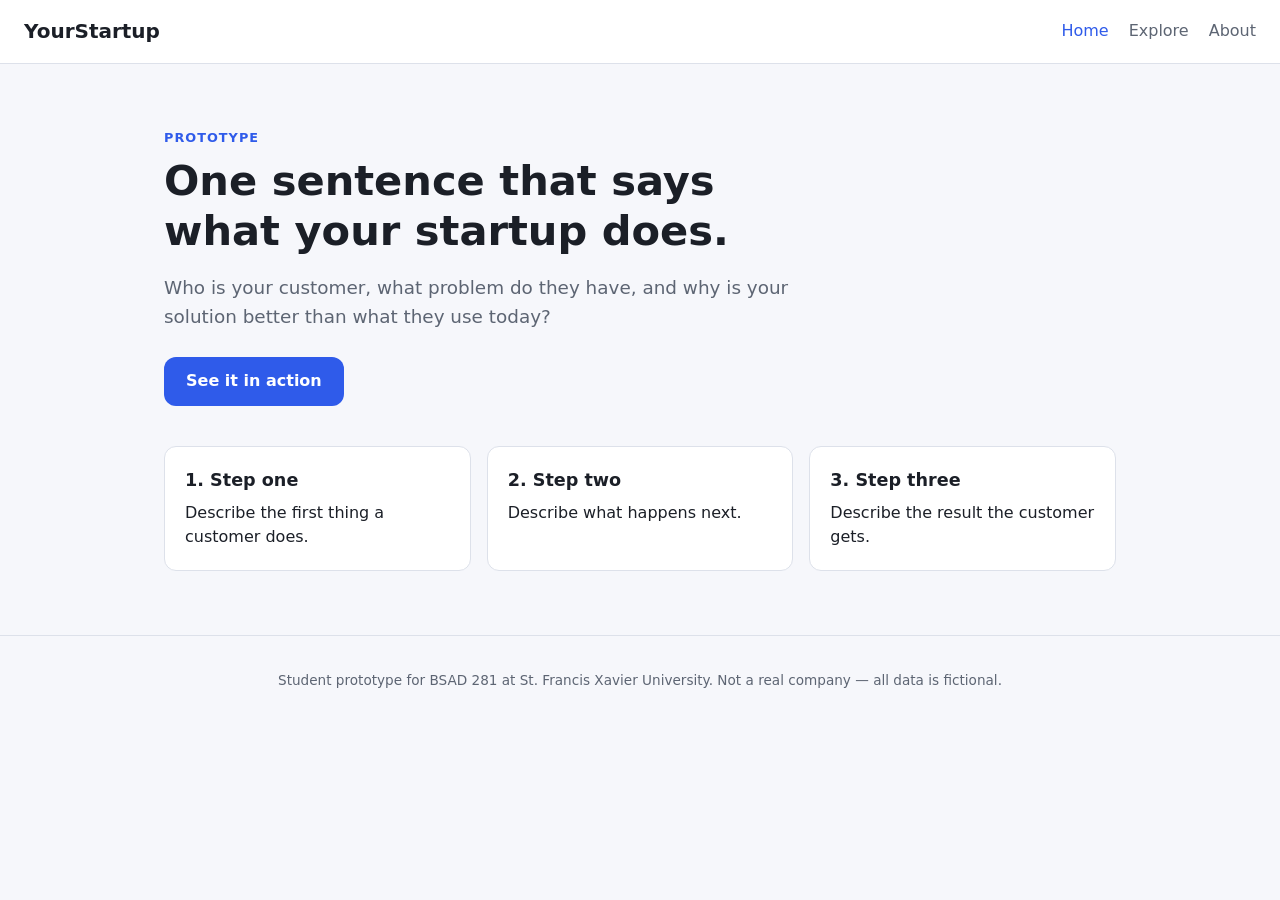
==== index.html @ 98af0ad5 "Initial commit" ====
<!DOCTYPE html>
<html lang="en">
<head>
  <meta charset="utf-8">
  <meta name="viewport" content="width=device-width, initial-scale=1">
  <title>YourStartup</title>
  <meta name="description" content="A student startup prototype for BSAD 281.">
  <link rel="stylesheet" href="styles.css">
</head>
<body>

  <!-- =========================================================
       HEADER: logo text + navigation.
       Each link points to a "view" further down the page (#home, #explore, #about).
       ========================================================= -->
  <header class="site-header">
    <a class="brand" href="#home" id="brand-name">YourStartup</a>
    <nav aria-label="Main">
      <a href="#home">Home</a>
      <a href="#explore">Explore</a>
      <a href="#about">About</a>
    </nav>
  </header>

  <main>

    <!-- =======================================================
         VIEW 1: HOME — what you do, for whom, and why it matters.
         ======================================================= -->
    <section id="home" data-view>
      <div class="hero">
        <p class="eyebrow">Prototype</p>
        <h1 id="tagline">One sentence that says what your startup does.</h1>
        <p class="lead" id="pitch">
          Who is your customer, what problem do they have, and why is your
          solution better than what they use today?
        </p>
        <a class="button" href="#explore">See it in action</a>
      </div>

      <div class="steps">
        <div class="card">
          <h2>1. Step one</h2>
          <p>Describe the first thing a customer does.</p>
        </div>
        <div class="card">
          <h2>2. Step two</h2>
          <p>Describe what happens next.</p>
        </div>
        <div class="card">
          <h2>3. Step three</h2>
          <p>Describe the result the customer gets.</p>
        </div>
      </div>
    </section>

    <!-- =======================================================
         VIEW 2: EXPLORE — a list built from the fake data in data.js.
         ======================================================= -->
    <section id="explore" data-view hidden>
      <h1>Explore</h1>
      <p class="muted">These examples are fake. They come from <code>data.js</code>.</p>

      <label class="search">
        <span>Search</span>
        <input type="search" id="search-box" placeholder="Type to filter…">
      </label>

      <p class="muted" id="saved-count"></p>
      <div class="grid" id="listing-grid"></div>
      <p class="empty" id="empty-message" hidden>Nothing matches your search.</p>
    </section>

    <!-- =======================================================
         VIEW 3: ABOUT — your team and your story.
         ======================================================= -->
    <section id="about" data-view hidden>
      <h1>About us</h1>
      <p>Tell the story of why your team started this company.</p>
      <p>Use first names only, or no names at all — this site is public.</p>
    </section>

  </main>

  <!-- Keep this footer. Your site must say it is a student project. -->
  <footer class="site-footer">
    <p>Student prototype for BSAD 281 at St. Francis Xavier University. Not a real company — all data is fictional.</p>
  </footer>

  <!-- Scripts load in this order: data first, then the code that uses it. -->
  <script src="data.js"></script>
  <script src="app.js"></script>
</body>
</html>
---- styles.css ----
/* ============================================================
   styles.css — how your site looks.
   Change the colours in :root first; the rest of the site uses them.
   ============================================================ */

:root {
  --brand: #2f5bea;        /* main colour: buttons, links */
  --brand-dark: #1f3fae;   /* hover colour */
  --text: #1b1f27;
  --muted: #5d6573;
  --background: #f6f7fb;
  --surface: #ffffff;      /* cards */
  --border: #dde1ea;
  --radius: 12px;
  --font: system-ui, -apple-system, "Segoe UI", Roboto, Helvetica, Arial, sans-serif;
}

* { box-sizing: border-box; }

body {
  margin: 0;
  font-family: var(--font);
  color: var(--text);
  background: var(--background);
  line-height: 1.55;
}

a { color: var(--brand); }
a:focus-visible, button:focus-visible, input:focus-visible {
  outline: 3px solid var(--brand);
  outline-offset: 2px;
}

/* ---------- Header ---------- */
.site-header {
  display: flex;
  flex-wrap: wrap;
  align-items: center;
  justify-content: space-between;
  gap: 12px;
  padding: 16px 24px;
  background: var(--surface);
  border-bottom: 1px solid var(--border);
}
.brand {
  font-weight: 700;
  font-size: 1.25rem;
  color: var(--text);
  text-decoration: none;
}
nav { display: flex; gap: 20px; }
nav a {
  color: var(--muted);
  text-decoration: none;
  font-weight: 500;
}
nav a[aria-current="page"] { color: var(--brand); }

/* ---------- Page layout ---------- */
main {
  max-width: 1000px;
  margin: 0 auto;
  padding: 32px 24px 64px;
}
h1 { line-height: 1.2; }
.muted { color: var(--muted); }

/* ---------- Home ---------- */
.hero { padding: 32px 0 40px; max-width: 680px; }
.eyebrow {
  text-transform: uppercase;
  letter-spacing: 0.08em;
  font-size: 0.8rem;
  font-weight: 600;
  color: var(--brand);
  margin: 0;
}
.hero h1 { font-size: clamp(1.8rem, 4vw, 2.6rem); margin: 8px 0 16px; }
.lead { font-size: 1.15rem; color: var(--muted); }

.button {
  display: inline-block;
  margin-top: 8px;
  padding: 12px 22px;
  border: none;
  border-radius: var(--radius);
  background: var(--brand);
  color: #fff;
  font: inherit;
  font-weight: 600;
  text-decoration: none;
  cursor: pointer;
}
.button:hover { background: var(--brand-dark); }
.button.secondary {
  background: transparent;
  color: var(--brand);
  border: 1px solid var(--brand);
  padding: 8px 14px;
}

.steps {
  display: grid;
  grid-template-columns: repeat(auto-fit, minmax(220px, 1fr));
  gap: 16px;
}

/* ---------- Cards (used everywhere) ---------- */
.card {
  background: var(--surface);
  border: 1px solid var(--border);
  border-radius: var(--radius);
  padding: 20px;
}
.card h2 { font-size: 1.1rem; margin: 0 0 6px; }
.card p { margin: 0 0 12px; }
.card p:last-child { margin-bottom: 0; }
.tag {
  display: inline-block;
  font-size: 0.8rem;
  padding: 2px 10px;
  border-radius: 999px;
  background: var(--background);
  color: var(--muted);
  margin-bottom: 10px;
}

/* ---------- Explore ---------- */
.search { display: block; margin: 16px 0; }
.search span { display: block; font-weight: 600; margin-bottom: 6px; }
.search input {
  width: 100%;
  max-width: 420px;
  padding: 10px 12px;
  font: inherit;
  border: 1px solid var(--border);
  border-radius: var(--radius);
}
.grid {
  display: grid;
  grid-template-columns: repeat(auto-fill, minmax(240px, 1fr));
  gap: 16px;
}
.empty { color: var(--muted); font-style: italic; }

/* ---------- Footer ---------- */
.site-footer {
  border-top: 1px solid var(--border);
  padding: 20px 24px;
  text-align: center;
  font-size: 0.85rem;
  color: var(--muted);
}

/* ---------- Small screens (phones) ---------- */
@media (max-width: 600px) {
  .site-header { padding: 12px 16px; }
  main { padding: 20px 16px 48px; }
  nav { gap: 14px; }
}
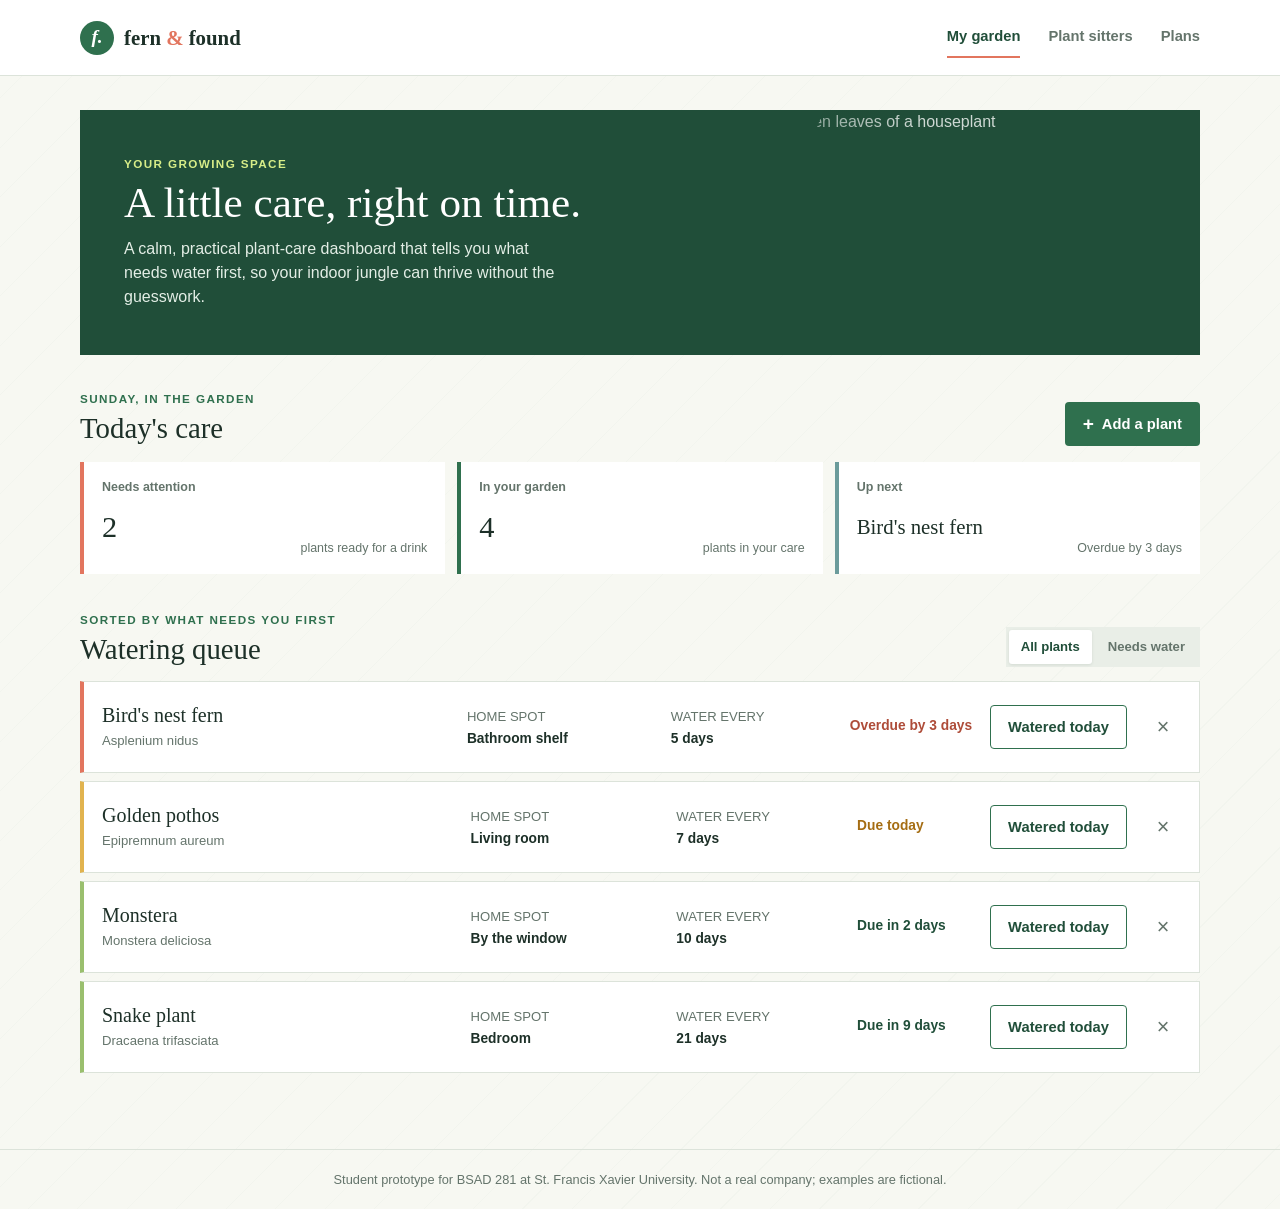
==== commit 1a497394: "knox" ====
--- a/index.html
+++ b/index.html
@@ -3,92 +3,178 @@
 <head>
   <meta charset="utf-8">
   <meta name="viewport" content="width=device-width, initial-scale=1">
-  <title>YourStartup</title>
-  <meta name="description" content="A student startup prototype for BSAD 281.">
+  <meta name="description" content="A simple garden dashboard to keep houseplant watering on track.">
+  <title>Fern &amp; Found</title>
   <link rel="stylesheet" href="styles.css">
 </head>
 <body>
-
-  <!-- =========================================================
-       HEADER: logo text + navigation.
-       Each link points to a "view" further down the page (#home, #explore, #about).
-       ========================================================= -->
   <header class="site-header">
-    <a class="brand" href="#home" id="brand-name">YourStartup</a>
-    <nav aria-label="Main">
-      <a href="#home">Home</a>
-      <a href="#explore">Explore</a>
-      <a href="#about">About</a>
+    <a class="brand" href="#garden" aria-label="Fern & Found home">
+      <span class="brand-mark" aria-hidden="true">f.</span>
+      <span>fern <span class="brand-amp">&amp;</span> found</span>
+    </a>
+    <nav aria-label="Main navigation">
+      <a href="#garden">My garden</a>
+      <a href="#sitters">Plant sitters</a>
+      <a href="#plans">Plans</a>
     </nav>
   </header>
 
   <main>
-
-    <!-- =======================================================
-         VIEW 1: HOME — what you do, for whom, and why it matters.
-         ======================================================= -->
-    <section id="home" data-view>
-      <div class="hero">
-        <p class="eyebrow">Prototype</p>
-        <h1 id="tagline">One sentence that says what your startup does.</h1>
-        <p class="lead" id="pitch">
-          Who is your customer, what problem do they have, and why is your
-          solution better than what they use today?
-        </p>
-        <a class="button" href="#explore">See it in action</a>
+    <section id="garden" data-view>
+      <div class="garden-banner">
+        <div class="banner-copy">
+          <p class="eyebrow">Your growing space</p>
+          <h1 id="tagline">A little care, right on time.</h1>
+          <p id="pitch">Your plants, in a good routine.</p>
+        </div>
+        <img src="https://images.unsplash.com/photo-1501004318641-b39e6451bec6?auto=format&fit=crop&w=1000&q=85" alt="Sunlit green leaves of a houseplant" class="banner-image">
       </div>
 
-      <div class="steps">
-        <div class="card">
-          <h2>1. Step one</h2>
-          <p>Describe the first thing a customer does.</p>
+      <div class="section-heading">
+        <div>
+          <p class="eyebrow">Monday, in the garden</p>
+          <h2>Today's care</h2>
         </div>
-        <div class="card">
-          <h2>2. Step two</h2>
-          <p>Describe what happens next.</p>
+        <button class="button primary" type="button" id="open-plant-form"><span aria-hidden="true">+</span> Add a plant</button>
+      </div>
+
+      <div class="stats" aria-label="Garden overview">
+        <article class="stat stat-alert">
+          <span class="stat-label">Needs attention</span>
+          <strong id="due-count">0</strong>
+          <span id="due-caption">plants ready for a drink</span>
+        </article>
+        <article class="stat stat-leaf">
+          <span class="stat-label">In your garden</span>
+          <strong id="plant-count">0</strong>
+          <span>plants in your care</span>
+        </article>
+        <article class="stat stat-sky">
+          <span class="stat-label">Up next</span>
+          <strong id="next-plant">—</strong>
+          <span id="next-caption">Your garden is all caught up</span>
+        </article>
+      </div>
+
+      <div class="list-heading">
+        <div>
+          <p class="eyebrow">Sorted by what needs you first</p>
+          <h2>Watering queue</h2>
         </div>
-        <div class="card">
-          <h2>3. Step three</h2>
-          <p>Describe the result the customer gets.</p>
+        <div class="filter-group" role="group" aria-label="Filter plants">
+          <button type="button" class="filter-button is-active" data-filter="all" aria-pressed="true">All plants</button>
+          <button type="button" class="filter-button" data-filter="due" aria-pressed="false">Needs water</button>
         </div>
+      </div>
+      <div class="plant-list" id="plant-list" aria-live="polite"></div>
+      <div class="empty-state" id="empty-state" hidden>
+        <span class="empty-mark" aria-hidden="true">+</span>
+        <h3>Your garden is ready to grow</h3>
+        <p>Add your first plant to start a watering routine.</p>
+        <button class="button secondary" type="button" id="empty-add-plant">Add your first plant</button>
       </div>
     </section>
 
-    <!-- =======================================================
-         VIEW 2: EXPLORE — a list built from the fake data in data.js.
-         ======================================================= -->
-    <section id="explore" data-view hidden>
-      <h1>Explore</h1>
-      <p class="muted">These examples are fake. They come from <code>data.js</code>.</p>
-
-      <label class="search">
-        <span>Search</span>
-        <input type="search" id="search-box" placeholder="Type to filter…">
-      </label>
-
-      <p class="muted" id="saved-count"></p>
-      <div class="grid" id="listing-grid"></div>
-      <p class="empty" id="empty-message" hidden>Nothing matches your search.</p>
+    <section id="sitters" data-view hidden>
+      <div class="page-intro">
+        <p class="eyebrow">A future idea for Fern &amp; Found</p>
+        <h1>Good care, even when you're away.</h1>
+        <p>Find a trusted plant sitter for a weekend away or a longer trip. A local network could make plant care more dependable and give sitters a way to earn.</p>
+      </div>
+      <div class="sitter-layout">
+        <article class="sitter-feature">
+          <span class="feature-number">01</span>
+          <h2>Plant sitting, close to home</h2>
+          <p>Match plant owners with nearby people who can water, check light, and follow each plant's care notes.</p>
+          <span class="concept-label">Marketplace concept · not available yet</span>
+        </article>
+        <aside class="sitter-notes">
+          <h2>What it would take</h2>
+          <ul>
+            <li>Enough local sitters to make matching useful</li>
+            <li>Profiles, reviews, and clear care instructions</li>
+            <li>Trust, safety, and a fair way to resolve problems</li>
+          </ul>
+          <a class="text-link" href="#plans">See the recommended business model <span aria-hidden="true">→</span></a>
+        </aside>
+      </div>
     </section>
 
-    <!-- =======================================================
-         VIEW 3: ABOUT — your team and your story.
-         ======================================================= -->
-    <section id="about" data-view hidden>
-      <h1>About us</h1>
-      <p>Tell the story of why your team started this company.</p>
-      <p>Use first names only, or no names at all — this site is public.</p>
+    <section id="plans" data-view hidden>
+      <div class="page-intro">
+        <p class="eyebrow">A business that grows with your garden</p>
+        <h1>Keep the essentials free. Charge for peace of mind.</h1>
+        <p>Ads are easy to add, but they interrupt a quiet care routine and may earn little from a small, focused audience. A useful free plan with an optional upgrade is a better first test.</p>
+      </div>
+      <div class="plan-grid">
+        <article class="plan plan-free">
+          <p class="eyebrow">Start here</p>
+          <h2>Garden</h2>
+          <p class="plan-price">Free</p>
+          <p>Keep a plant list, see what needs water, and track each watering.</p>
+          <span class="plan-note">The core habit stays accessible.</span>
+        </article>
+        <article class="plan plan-plus">
+          <p class="eyebrow">Test with real customers</p>
+          <h2>Care Plus</h2>
+          <p class="plan-price">$3–5 <span>/ month · proposed</span></p>
+          <p>Try paid reminders, shared household access, care history, and trip planning.</p>
+          <span class="plan-note">A price hypothesis, not a live subscription.</span>
+        </article>
+      </div>
+      <div class="sitter-revenue">
+        <div class="sitter-revenue-mark" aria-hidden="true">↗</div>
+        <div>
+          <p class="eyebrow">Later, if customers ask for it</p>
+          <h2>Earn a fee on sitter bookings</h2>
+          <p>A sitter marketplace could add a booking fee and become more useful as local owners and sitters join. Start in one area only after validating demand and putting trust and safety in place.</p>
+        </div>
+      </div>
+      <p class="prototype-note">This student prototype stores garden data in this browser only. Plans and sitter matching are concepts; no payments or bookings are collected.</p>
     </section>
-
   </main>
 
-  <!-- Keep this footer. Your site must say it is a student project. -->
+  <dialog class="plant-dialog" id="plant-dialog" aria-labelledby="form-title">
+    <form id="plant-form">
+      <div class="dialog-heading">
+        <div>
+          <p class="eyebrow">Make room for another</p>
+          <h2 id="form-title">Add a plant</h2>
+        </div>
+        <button class="icon-button" id="close-plant-form" type="button" aria-label="Close form">×</button>
+      </div>
+      <label class="field-label" for="plant-name">Plant name <span aria-hidden="true">*</span>
+        <input id="plant-name" name="name" type="text" maxlength="60" placeholder="e.g. My monstera" required>
+      </label>
+      <label class="field-label" for="plant-species">Species <span class="optional">Optional</span>
+        <input id="plant-species" name="species" type="text" maxlength="80" placeholder="e.g. Monstera deliciosa">
+      </label>
+      <div class="form-row">
+        <label class="field-label" for="plant-interval">Water every
+          <span class="input-suffix"><input id="plant-interval" name="intervalDays" type="number" min="1" max="90" value="7" required><span>days</span></span>
+        </label>
+        <label class="field-label" for="plant-last-watered">Last watered
+          <input id="plant-last-watered" name="lastWatered" type="date" required>
+        </label>
+      </div>
+      <label class="field-label" for="plant-location">Where does it live? <span class="optional">Optional</span>
+        <input id="plant-location" name="location" type="text" maxlength="60" placeholder="e.g. Kitchen window">
+      </label>
+      <div class="dialog-actions">
+        <button class="button quiet" id="cancel-plant-form" type="button">Cancel</button>
+        <button class="button primary" type="submit">Add to my garden</button>
+      </div>
+    </form>
+  </dialog>
+
+  <div class="toast" id="toast" role="status" aria-live="polite"></div>
+
   <footer class="site-footer">
-    <p>Student prototype for BSAD 281 at St. Francis Xavier University. Not a real company — all data is fictional.</p>
+    <p>Student prototype for BSAD 281 at St. Francis Xavier University. Not a real company; examples are fictional.</p>
   </footer>
 
-  <!-- Scripts load in this order: data first, then the code that uses it. -->
   <script src="data.js"></script>
   <script src="app.js"></script>
 </body>
-</html>
+</html>
--- a/styles.css
+++ b/styles.css
@@ -1,160 +1,372 @@
-/* ============================================================
-   styles.css — how your site looks.
-   Change the colours in :root first; the rest of the site uses them.
-   ============================================================ */
-
 :root {
-  --brand: #2f5bea;        /* main colour: buttons, links */
-  --brand-dark: #1f3fae;   /* hover colour */
-  --text: #1b1f27;
-  --muted: #5d6573;
-  --background: #f6f7fb;
-  --surface: #ffffff;      /* cards */
-  --border: #dde1ea;
-  --radius: 12px;
-  --font: system-ui, -apple-system, "Segoe UI", Roboto, Helvetica, Arial, sans-serif;
+  --ink: #1d3028;
+  --muted: #64746b;
+  --leaf: #2f704e;
+  --leaf-deep: #204e39;
+  --lime: #d7ed88;
+  --coral: #e2755e;
+  --sky: #d9e9e9;
+  --paper: #f7f8f2;
+  --white: #fff;
+  --line: #dce3da;
+  --font: "Trebuchet MS", "Gill Sans", sans-serif;
+  --display: Georgia, "Times New Roman", serif;
 }
 
 * { box-sizing: border-box; }
-
+html { scroll-behavior: smooth; }
 body {
   margin: 0;
+  color: var(--ink);
+  background-color: var(--paper);
+  background-image: repeating-linear-gradient(135deg, transparent 0 34px, rgba(47, 112, 78, .025) 34px 35px);
   font-family: var(--font);
-  color: var(--text);
-  background: var(--background);
-  line-height: 1.55;
-}
-
-a { color: var(--brand); }
+  line-height: 1.5;
+}
+button, input { font: inherit; }
+a { color: inherit; }
 a:focus-visible, button:focus-visible, input:focus-visible {
-  outline: 3px solid var(--brand);
-  outline-offset: 2px;
-}
-
-/* ---------- Header ---------- */
+  outline: 3px solid var(--coral);
+  outline-offset: 3px;
+}
+[hidden] { display: none !important; }
+
 .site-header {
+  min-height: 76px;
   display: flex;
-  flex-wrap: wrap;
   align-items: center;
   justify-content: space-between;
-  gap: 12px;
-  padding: 16px 24px;
-  background: var(--surface);
-  border-bottom: 1px solid var(--border);
+  gap: 24px;
+  padding: 12px max(24px, calc((100vw - 1120px) / 2));
+  background: var(--white);
+  border-bottom: 1px solid var(--line);
 }
 .brand {
+  display: inline-flex;
+  align-items: center;
+  gap: 10px;
+  color: var(--ink);
+  font-family: var(--display);
+  font-size: 1.3rem;
   font-weight: 700;
-  font-size: 1.25rem;
-  color: var(--text);
   text-decoration: none;
 }
-nav { display: flex; gap: 20px; }
+.brand-mark {
+  display: grid;
+  width: 34px;
+  aspect-ratio: 1;
+  place-items: center;
+  border-radius: 50%;
+  color: var(--white);
+  background: var(--leaf);
+  font-family: var(--display);
+  font-size: 1.2rem;
+  font-style: italic;
+}
+.brand-amp { color: var(--coral); }
+nav { display: flex; align-items: center; gap: 28px; }
 nav a {
+  padding: 8px 0;
   color: var(--muted);
+  font-size: .92rem;
+  font-weight: 700;
   text-decoration: none;
-  font-weight: 500;
-}
-nav a[aria-current="page"] { color: var(--brand); }
-
-/* ---------- Page layout ---------- */
-main {
-  max-width: 1000px;
-  margin: 0 auto;
-  padding: 32px 24px 64px;
-}
-h1 { line-height: 1.2; }
-.muted { color: var(--muted); }
-
-/* ---------- Home ---------- */
-.hero { padding: 32px 0 40px; max-width: 680px; }
+  border-bottom: 2px solid transparent;
+}
+nav a[aria-current="page"] { color: var(--leaf-deep); border-color: var(--coral); }
+
+main { width: min(1120px, calc(100% - 48px)); margin: 0 auto; padding: 34px 0 76px; }
+.garden-banner {
+  position: relative;
+  min-height: 245px;
+  display: flex;
+  align-items: center;
+  overflow: hidden;
+  padding: 36px 44px;
+  background: var(--leaf-deep);
+  color: var(--white);
+}
+.banner-copy { position: relative; z-index: 1; width: min(68%, 620px); }
+.banner-copy .eyebrow { color: var(--lime); }
+.banner-copy h1 {
+  max-width: 580px;
+  margin: 8px 0 10px;
+  font-family: var(--display);
+  font-size: 2.7rem;
+  font-weight: 400;
+  line-height: 1.08;
+}
+.banner-copy > p:last-child { max-width: 440px; margin: 0; color: #e3eee6; }
+.banner-image {
+  position: absolute;
+  top: 0;
+  right: 0;
+  width: 42%;
+  height: 100%;
+  object-fit: cover;
+  object-position: center 54%;
+  clip-path: polygon(20% 0, 100% 0, 100% 100%, 0 100%);
+  opacity: .78;
+}
+.garden-banner::after {
+  position: absolute;
+  inset: 0 25% 0 48%;
+  content: "";
+  background: linear-gradient(90deg, var(--leaf-deep), transparent);
+  pointer-events: none;
+}
 .eyebrow {
+  margin: 0;
+  color: var(--leaf);
+  font-size: .73rem;
+  font-weight: 800;
+  letter-spacing: .12em;
+  line-height: 1.4;
   text-transform: uppercase;
-  letter-spacing: 0.08em;
-  font-size: 0.8rem;
-  font-weight: 600;
-  color: var(--brand);
-  margin: 0;
-}
-.hero h1 { font-size: clamp(1.8rem, 4vw, 2.6rem); margin: 8px 0 16px; }
-.lead { font-size: 1.15rem; color: var(--muted); }
-
+}
+.section-heading, .list-heading {
+  display: flex;
+  align-items: end;
+  justify-content: space-between;
+  gap: 18px;
+}
+.section-heading { margin: 36px 0 16px; }
+h1, h2, h3, p { overflow-wrap: anywhere; }
+.section-heading h2, .list-heading h2 {
+  margin: 4px 0 0;
+  font-family: var(--display);
+  font-size: 1.8rem;
+  font-weight: 400;
+  line-height: 1.2;
+}
 .button {
-  display: inline-block;
-  margin-top: 8px;
-  padding: 12px 22px;
-  border: none;
-  border-radius: var(--radius);
-  background: var(--brand);
-  color: #fff;
-  font: inherit;
-  font-weight: 600;
+  display: inline-flex;
+  align-items: center;
+  justify-content: center;
+  gap: 8px;
+  min-height: 44px;
+  padding: 10px 17px;
+  border: 1px solid transparent;
+  border-radius: 4px;
+  font-size: .92rem;
+  font-weight: 700;
   text-decoration: none;
   cursor: pointer;
-}
-.button:hover { background: var(--brand-dark); }
-.button.secondary {
+  transition: background-color .18s ease, transform .18s ease;
+}
+.button:hover { transform: translateY(-1px); }
+.button.primary { color: var(--white); background: var(--leaf); }
+.button.primary:hover { background: var(--leaf-deep); }
+.button.primary > span { font-size: 1.2rem; line-height: 1; }
+.button.secondary { color: var(--leaf-deep); background: transparent; border-color: var(--leaf); }
+.button.secondary:hover { background: #edf3e6; }
+.button.quiet { color: var(--muted); background: transparent; }
+
+.stats { display: grid; grid-template-columns: repeat(3, 1fr); gap: 12px; }
+.stat {
+  min-height: 112px;
+  display: grid;
+  grid-template-columns: 1fr auto;
+  grid-template-rows: auto 1fr auto;
+  padding: 16px 18px;
+  border-left: 4px solid var(--leaf);
+  background: var(--white);
+}
+.stat-alert { border-color: var(--coral); }
+.stat-sky { border-color: #6b9b9b; }
+.stat-label { grid-column: 1 / -1; color: var(--muted); font-size: .78rem; font-weight: 700; }
+.stat strong {
+  align-self: center;
+  font-family: var(--display);
+  font-size: 1.9rem;
+  font-weight: 400;
+  line-height: 1.1;
+}
+#next-plant { font-size: 1.3rem; }
+.stat > span:last-child { align-self: end; color: var(--muted); font-size: .78rem; text-align: right; }
+.list-heading { margin: 38px 0 14px; }
+.filter-group { display: flex; gap: 4px; padding: 3px; background: #e9eee7; }
+.filter-button {
+  min-height: 34px;
+  padding: 6px 12px;
+  border: 0;
+  border-radius: 3px;
+  color: var(--muted);
   background: transparent;
-  color: var(--brand);
-  border: 1px solid var(--brand);
-  padding: 8px 14px;
-}
-
-.steps {
+  font-size: .82rem;
+  font-weight: 700;
+  cursor: pointer;
+}
+.filter-button.is-active { color: var(--leaf-deep); background: var(--white); box-shadow: 0 1px 3px #1d30281a; }
+.plant-list { display: grid; gap: 8px; }
+.plant-row {
   display: grid;
-  grid-template-columns: repeat(auto-fit, minmax(220px, 1fr));
-  gap: 16px;
-}
-
-/* ---------- Cards (used everywhere) ---------- */
-.card {
-  background: var(--surface);
-  border: 1px solid var(--border);
-  border-radius: var(--radius);
-  padding: 20px;
-}
-.card h2 { font-size: 1.1rem; margin: 0 0 6px; }
-.card p { margin: 0 0 12px; }
-.card p:last-child { margin-bottom: 0; }
-.tag {
-  display: inline-block;
-  font-size: 0.8rem;
-  padding: 2px 10px;
-  border-radius: 999px;
-  background: var(--background);
+  grid-template-columns: minmax(0, 1.4fr) minmax(120px, .75fr) minmax(105px, .65fr) minmax(115px, auto) auto 36px;
+  align-items: center;
+  gap: 18px;
+  min-height: 92px;
+  padding: 14px 18px;
+  border: 1px solid var(--line);
+  border-left: 4px solid #9abf6e;
+  background: var(--white);
+  animation: rise-in .35s both;
+}
+.plant-row.is-overdue { border-left-color: var(--coral); }
+.plant-row.is-due { border-left-color: #e1b34f; }
+.plant-name { min-width: 0; }
+.plant-name h3 { margin: 0; font-family: var(--display); font-size: 1.25rem; font-weight: 400; line-height: 1.25; }
+.plant-name p, .plant-detail span { margin: 3px 0 0; color: var(--muted); font-size: .82rem; }
+.plant-detail { display: grid; gap: 2px; min-width: 0; }
+.plant-detail strong { font-size: .86rem; }
+.plant-status { color: var(--leaf-deep); font-size: .86rem; font-weight: 800; white-space: nowrap; }
+.plant-status.overdue { color: #ae4c39; }
+.plant-status.today { color: #a56d13; }
+.water-button { min-width: 110px; white-space: nowrap; }
+.remove-button, .icon-button {
+  display: grid;
+  width: 36px;
+  aspect-ratio: 1;
+  place-items: center;
+  border: 1px solid transparent;
+  border-radius: 3px;
   color: var(--muted);
-  margin-bottom: 10px;
-}
-
-/* ---------- Explore ---------- */
-.search { display: block; margin: 16px 0; }
-.search span { display: block; font-weight: 600; margin-bottom: 6px; }
-.search input {
+  background: transparent;
+  font-size: 1.35rem;
+  cursor: pointer;
+}
+.remove-button:hover, .icon-button:hover { color: #a13e31; background: #fbefec; }
+.empty-state { padding: 56px 20px; text-align: center; background: #eef2e9; }
+.empty-state h3 { margin: 10px 0 4px; font-family: var(--display); font-size: 1.5rem; font-weight: 400; }
+.empty-state p { margin: 0 0 12px; color: var(--muted); }
+.empty-mark { color: var(--leaf); font-size: 2rem; }
+
+.page-intro { max-width: 760px; padding: 28px 0 34px; }
+.page-intro h1 { margin: 10px 0 14px; font-family: var(--display); font-size: 2.65rem; font-weight: 400; line-height: 1.1; }
+.page-intro > p:last-child { max-width: 690px; margin: 0; color: var(--muted); font-size: 1.05rem; }
+.sitter-layout { display: grid; grid-template-columns: 1.2fr .8fr; gap: 12px; }
+.sitter-feature { min-height: 300px; padding: 28px; color: var(--white); background: var(--leaf-deep); }
+.feature-number { color: var(--lime); font-family: var(--display); font-size: 2.5rem; }
+.sitter-feature h2, .sitter-notes h2 { margin: 14px 0 10px; font-family: var(--display); font-size: 1.8rem; font-weight: 400; }
+.sitter-feature p { max-width: 440px; color: #e3eee6; }
+.concept-label { display: inline-block; margin-top: 20px; padding: 6px 9px; color: var(--ink); background: var(--lime); font-size: .75rem; font-weight: 800; }
+.sitter-notes { padding: 28px; background: var(--sky); }
+.sitter-notes h2 { margin-top: 0; }
+.sitter-notes ul { display: grid; gap: 14px; margin: 18px 0 24px; padding-left: 20px; color: #405d58; }
+.text-link { color: var(--leaf-deep); font-weight: 800; text-decoration-thickness: 1px; text-underline-offset: 4px; }
+.plan-grid { display: grid; grid-template-columns: 1fr 1fr; gap: 12px; }
+.plan { min-height: 260px; padding: 26px; background: var(--white); border-top: 4px solid var(--leaf); }
+.plan-plus { border-color: var(--coral); }
+.plan h2 { margin: 12px 0 0; font-family: var(--display); font-size: 1.8rem; font-weight: 400; }
+.plan-price { margin: 10px 0; font-family: var(--display); font-size: 2.1rem; }
+.plan-price span { color: var(--muted); font-family: var(--font); font-size: .9rem; }
+.plan > p:not(.eyebrow):not(.plan-price) { max-width: 400px; color: var(--muted); }
+.plan-note { display: block; margin-top: 22px; color: var(--leaf-deep); font-size: .82rem; font-weight: 700; }
+.sitter-revenue { display: grid; grid-template-columns: 48px 1fr; gap: 18px; margin-top: 12px; padding: 24px; background: #e9eee7; }
+.sitter-revenue-mark { display: grid; width: 42px; aspect-ratio: 1; place-items: center; border-radius: 50%; color: var(--white); background: var(--coral); font-size: 1.35rem; }
+.sitter-revenue h2 { margin: 5px 0 6px; font-family: var(--display); font-size: 1.5rem; font-weight: 400; }
+.sitter-revenue p:last-child { max-width: 760px; margin: 0; color: var(--muted); }
+.prototype-note { margin: 22px 0 0; color: var(--muted); font-size: .82rem; }
+
+.plant-dialog {
+  width: min(500px, calc(100% - 28px));
+  max-width: none;
+  max-height: min(90vh, 760px);
+  padding: 0;
+  border: 1px solid var(--line);
+  border-radius: 4px;
+  color: var(--ink);
+  background: var(--paper);
+  box-shadow: 0 24px 80px #10221840;
+}
+.plant-dialog::backdrop { background: #14251eb3; }
+.plant-dialog form { padding: 24px; }
+.dialog-heading { display: flex; justify-content: space-between; align-items: start; margin-bottom: 20px; }
+.dialog-heading h2 { margin: 4px 0 0; font-family: var(--display); font-size: 1.8rem; font-weight: 400; }
+.field-label { display: grid; gap: 6px; margin: 14px 0; font-size: .86rem; font-weight: 800; }
+.field-label > span:first-child, .optional { color: var(--muted); font-size: .76rem; font-weight: 500; }
+.field-label input {
   width: 100%;
-  max-width: 420px;
-  padding: 10px 12px;
-  font: inherit;
-  border: 1px solid var(--border);
-  border-radius: var(--radius);
-}
-.grid {
-  display: grid;
-  grid-template-columns: repeat(auto-fill, minmax(240px, 1fr));
-  gap: 16px;
-}
-.empty { color: var(--muted); font-style: italic; }
-
-/* ---------- Footer ---------- */
-.site-footer {
-  border-top: 1px solid var(--border);
-  padding: 20px 24px;
-  text-align: center;
-  font-size: 0.85rem;
-  color: var(--muted);
-}
-
-/* ---------- Small screens (phones) ---------- */
-@media (max-width: 600px) {
-  .site-header { padding: 12px 16px; }
-  main { padding: 20px 16px 48px; }
-  nav { gap: 14px; }
-}
+  min-height: 43px;
+  padding: 9px 11px;
+  border: 1px solid #cbd6cb;
+  border-radius: 3px;
+  color: var(--ink);
+  background: var(--white);
+}
+.field-label input::placeholder { color: #89968d; }
+.form-row { display: grid; grid-template-columns: .75fr 1.25fr; gap: 12px; }
+.input-suffix { display: flex; align-items: center; gap: 8px; }
+.input-suffix input { max-width: 100px; }
+.input-suffix > span { color: var(--muted); font-size: .82rem; font-weight: 500; }
+.dialog-actions { display: flex; justify-content: end; gap: 8px; margin-top: 24px; }
+.toast {
+  position: fixed;
+  right: 20px;
+  bottom: 20px;
+  z-index: 5;
+  max-width: calc(100% - 40px);
+  padding: 12px 18px;
+  color: var(--white);
+  background: var(--leaf-deep);
+  opacity: 0;
+  pointer-events: none;
+  transform: translateY(8px);
+  transition: opacity .2s ease, transform .2s ease;
+}
+.toast.is-visible { opacity: 1; transform: translateY(0); }
+.site-footer { padding: 20px 24px; border-top: 1px solid var(--line); color: var(--muted); font-size: .8rem; text-align: center; }
+.site-footer p { margin: 0; }
+
+@keyframes rise-in { from { opacity: 0; transform: translateY(5px); } to { opacity: 1; transform: translateY(0); } }
+
+@media (max-width: 760px) {
+  .site-header { padding: 12px 20px; }
+  nav { gap: 16px; }
+  main { width: min(100% - 32px, 600px); padding-top: 20px; }
+  .garden-banner { min-height: 220px; padding: 28px; }
+  .banner-copy { width: 76%; }
+  .banner-copy h1 { font-size: 2.2rem; }
+  .banner-image { width: 46%; opacity: .48; }
+  .garden-banner::after { inset-inline: 32% 20%; }
+  .plant-row { grid-template-columns: minmax(0, 1fr) minmax(0, 1fr); gap: 10px 14px; padding: 14px; }
+  .plant-name { grid-column: 1 / -1; grid-row: 1; }
+  .plant-detail:nth-child(2) { grid-column: 1; grid-row: 2; }
+  .plant-detail:nth-child(3) { grid-column: 2; grid-row: 2; }
+  .plant-status { grid-column: 1 / -1; grid-row: 3; text-align: left; }
+  .water-button { grid-column: 1; grid-row: 4; justify-self: start; }
+  .remove-button { grid-column: 2; grid-row: 4; justify-self: end; }
+  .sitter-layout { grid-template-columns: 1fr; }
+}
+@media (max-width: 520px) {
+  .site-header { align-items: flex-start; flex-direction: column; gap: 8px; padding: 12px 16px 0; }
+  nav { width: 100%; justify-content: space-between; gap: 10px; }
+  nav a { font-size: .82rem; }
+  main { width: calc(100% - 28px); padding-bottom: 48px; }
+  .garden-banner { min-height: 205px; padding: 22px 18px; }
+  .banner-copy { width: 92%; }
+  .banner-copy h1 { font-size: 1.9rem; }
+  .banner-image { width: 52%; opacity: .3; }
+  .garden-banner::after { inset-inline: 22% 12%; }
+  .section-heading, .list-heading { align-items: flex-start; flex-direction: column; }
+  .section-heading { gap: 12px; margin-top: 28px; }
+  .section-heading .button { align-self: stretch; }
+  .stats { grid-template-columns: 1fr 1fr; }
+  .stat:last-child { grid-column: 1 / -1; }
+  .list-heading { gap: 12px; }
+  .filter-group { align-self: stretch; }
+  .filter-button { flex: 1; }
+  .plant-detail span { font-size: .76rem; }
+  .water-button { min-width: 0; }
+  .page-intro { padding-top: 12px; }
+  .page-intro h1 { font-size: 2rem; }
+  .plan-grid { grid-template-columns: 1fr; }
+  .plan { min-height: 0; }
+  .sitter-revenue { grid-template-columns: 38px 1fr; gap: 12px; padding: 18px; }
+  .sitter-revenue-mark { width: 36px; }
+  .form-row { grid-template-columns: 1fr 1fr; gap: 8px; }
+  .plant-dialog form { padding: 18px; }
+  .dialog-actions .button { flex: 1; padding-inline: 8px; }
+}
+@media (prefers-reduced-motion: reduce) {
+  *, *::before, *::after { scroll-behavior: auto !important; animation-duration: .01ms !important; transition-duration: .01ms !important; }
+}
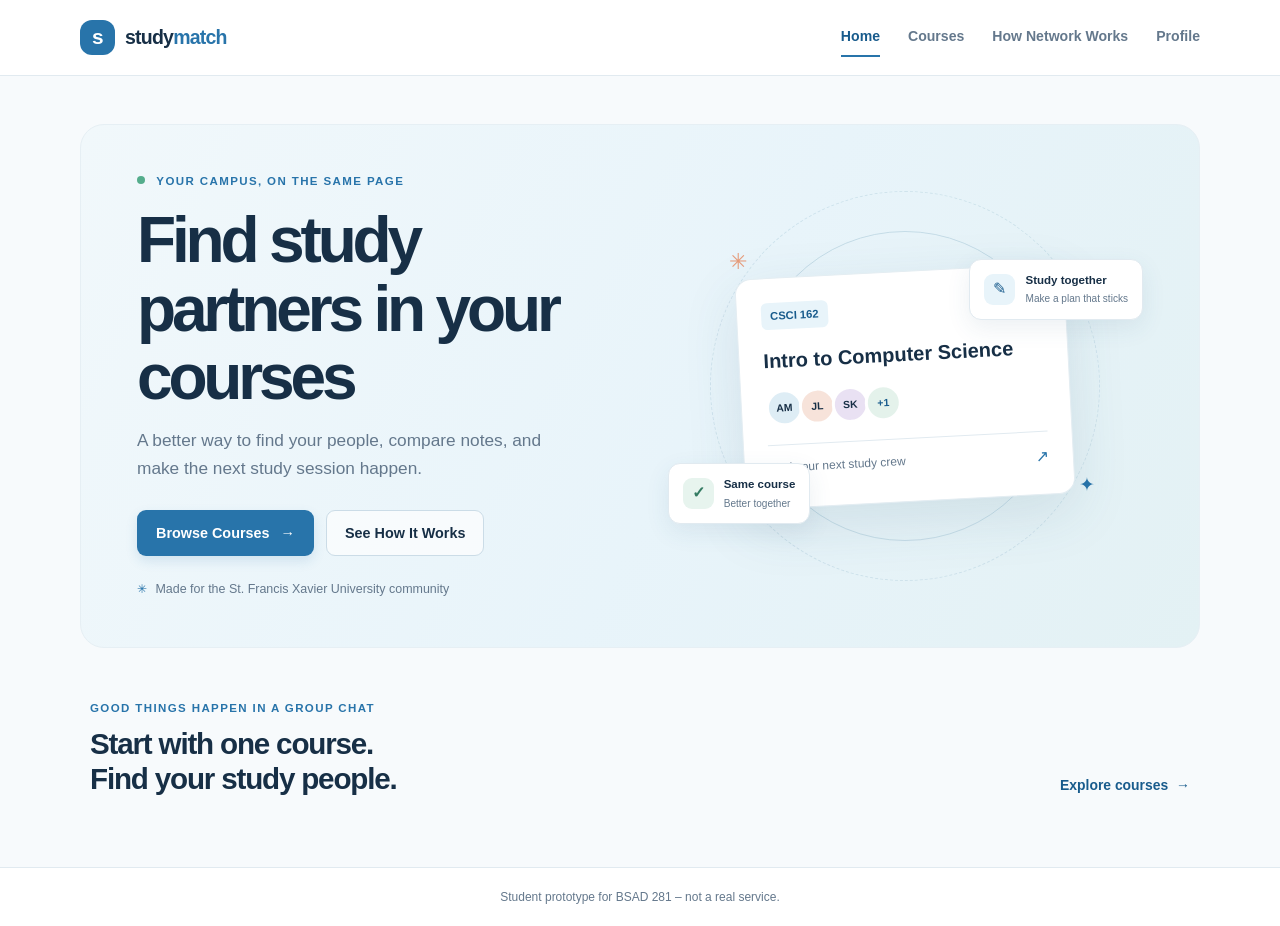
==== commit 151c8562: "First version of StudyMatch site Co-authored-by: Copilot <223556219+Copilot@users.noreply.github.com" ====
--- a/index.html
+++ b/index.html
@@ -3,178 +3,62 @@
 <head>
   <meta charset="utf-8">
   <meta name="viewport" content="width=device-width, initial-scale=1">
-  <meta name="description" content="A simple garden dashboard to keep houseplant watering on track.">
-  <title>Fern &amp; Found</title>
+  <meta name="description" content="Find study partners and make your next course feel a little less solo.">
+  <title>StudyMatch — Find your study people</title>
   <link rel="stylesheet" href="styles.css">
+  <script src="study-match.js" defer></script>
 </head>
-<body>
+<body data-page="home">
   <header class="site-header">
-    <a class="brand" href="#garden" aria-label="Fern & Found home">
-      <span class="brand-mark" aria-hidden="true">f.</span>
-      <span>fern <span class="brand-amp">&amp;</span> found</span>
+    <a class="brand" href="index.html" aria-label="StudyMatch home">
+      <span class="brand-mark" aria-hidden="true">s</span>
+      <span>study<span class="brand-accent">match</span></span>
     </a>
-    <nav aria-label="Main navigation">
-      <a href="#garden">My garden</a>
-      <a href="#sitters">Plant sitters</a>
-      <a href="#plans">Plans</a>
+    <nav class="site-nav" aria-label="Main navigation">
+      <a href="index.html">Home</a>
+      <a href="courses.html">Courses</a>
+      <a href="network.html">How Network Works</a>
+      <a href="profile.html">Profile</a>
     </nav>
   </header>
 
   <main>
-    <section id="garden" data-view>
-      <div class="garden-banner">
-        <div class="banner-copy">
-          <p class="eyebrow">Your growing space</p>
-          <h1 id="tagline">A little care, right on time.</h1>
-          <p id="pitch">Your plants, in a good routine.</p>
+    <section class="hero">
+      <div class="hero-copy">
+        <p class="eyebrow"><span class="eyebrow-dot"></span> Your campus, on the same page</p>
+        <h1>Find study partners in your courses</h1>
+        <p class="hero-subtitle">A better way to find your people, compare notes, and make the next study session happen.</p>
+        <div class="hero-actions">
+          <a class="button button-primary" href="courses.html">Browse Courses <span aria-hidden="true">→</span></a>
+          <a class="button button-outline" href="network.html">See How It Works</a>
         </div>
-        <img src="https://images.unsplash.com/photo-1501004318641-b39e6451bec6?auto=format&fit=crop&w=1000&q=85" alt="Sunlit green leaves of a houseplant" class="banner-image">
+        <p class="hero-footnote"><span aria-hidden="true">✳</span> Made for the St. Francis Xavier University community</p>
       </div>
-
-      <div class="section-heading">
-        <div>
-          <p class="eyebrow">Monday, in the garden</p>
-          <h2>Today's care</h2>
+      <div class="hero-art" aria-label="A preview of students connecting to study">
+        <div class="art-orbit orbit-one"></div>
+        <div class="art-orbit orbit-two"></div>
+        <div class="art-card art-card-main">
+          <div class="art-card-top"><span class="course-pill">CSCI 162</span><span class="online-dot">● 4 looking</span></div>
+          <p class="art-card-title">Intro to Computer Science</p>
+          <div class="art-avatars" aria-hidden="true"><span>AM</span><span>JL</span><span>SK</span><span>+1</span></div>
+          <p class="art-card-note">Find your next study crew <span aria-hidden="true">↗</span></p>
         </div>
-        <button class="button primary" type="button" id="open-plant-form"><span aria-hidden="true">+</span> Add a plant</button>
-      </div>
-
-      <div class="stats" aria-label="Garden overview">
-        <article class="stat stat-alert">
-          <span class="stat-label">Needs attention</span>
-          <strong id="due-count">0</strong>
-          <span id="due-caption">plants ready for a drink</span>
-        </article>
-        <article class="stat stat-leaf">
-          <span class="stat-label">In your garden</span>
-          <strong id="plant-count">0</strong>
-          <span>plants in your care</span>
-        </article>
-        <article class="stat stat-sky">
-          <span class="stat-label">Up next</span>
-          <strong id="next-plant">—</strong>
-          <span id="next-caption">Your garden is all caught up</span>
-        </article>
-      </div>
-
-      <div class="list-heading">
-        <div>
-          <p class="eyebrow">Sorted by what needs you first</p>
-          <h2>Watering queue</h2>
-        </div>
-        <div class="filter-group" role="group" aria-label="Filter plants">
-          <button type="button" class="filter-button is-active" data-filter="all" aria-pressed="true">All plants</button>
-          <button type="button" class="filter-button" data-filter="due" aria-pressed="false">Needs water</button>
-        </div>
-      </div>
-      <div class="plant-list" id="plant-list" aria-live="polite"></div>
-      <div class="empty-state" id="empty-state" hidden>
-        <span class="empty-mark" aria-hidden="true">+</span>
-        <h3>Your garden is ready to grow</h3>
-        <p>Add your first plant to start a watering routine.</p>
-        <button class="button secondary" type="button" id="empty-add-plant">Add your first plant</button>
+        <div class="art-float float-note"><span class="float-icon">✎</span><span><strong>Study together</strong><small>Make a plan that sticks</small></span></div>
+        <div class="art-float float-check"><span class="check-icon" aria-hidden="true">✓</span><span><strong>Same course</strong><small>Better together</small></span></div>
+        <span class="art-spark spark-one" aria-hidden="true">✳</span>
+        <span class="art-spark spark-two" aria-hidden="true">✦</span>
       </div>
     </section>
 
-    <section id="sitters" data-view hidden>
-      <div class="page-intro">
-        <p class="eyebrow">A future idea for Fern &amp; Found</p>
-        <h1>Good care, even when you're away.</h1>
-        <p>Find a trusted plant sitter for a weekend away or a longer trip. A local network could make plant care more dependable and give sitters a way to earn.</p>
+    <section class="home-bottom">
+      <div>
+        <p class="eyebrow">Good things happen in a group chat</p>
+        <h2>Start with one course.<br>Find your study people.</h2>
       </div>
-      <div class="sitter-layout">
-        <article class="sitter-feature">
-          <span class="feature-number">01</span>
-          <h2>Plant sitting, close to home</h2>
-          <p>Match plant owners with nearby people who can water, check light, and follow each plant's care notes.</p>
-          <span class="concept-label">Marketplace concept · not available yet</span>
-        </article>
-        <aside class="sitter-notes">
-          <h2>What it would take</h2>
-          <ul>
-            <li>Enough local sitters to make matching useful</li>
-            <li>Profiles, reviews, and clear care instructions</li>
-            <li>Trust, safety, and a fair way to resolve problems</li>
-          </ul>
-          <a class="text-link" href="#plans">See the recommended business model <span aria-hidden="true">→</span></a>
-        </aside>
-      </div>
-    </section>
-
-    <section id="plans" data-view hidden>
-      <div class="page-intro">
-        <p class="eyebrow">A business that grows with your garden</p>
-        <h1>Keep the essentials free. Charge for peace of mind.</h1>
-        <p>Ads are easy to add, but they interrupt a quiet care routine and may earn little from a small, focused audience. A useful free plan with an optional upgrade is a better first test.</p>
-      </div>
-      <div class="plan-grid">
-        <article class="plan plan-free">
-          <p class="eyebrow">Start here</p>
-          <h2>Garden</h2>
-          <p class="plan-price">Free</p>
-          <p>Keep a plant list, see what needs water, and track each watering.</p>
-          <span class="plan-note">The core habit stays accessible.</span>
-        </article>
-        <article class="plan plan-plus">
-          <p class="eyebrow">Test with real customers</p>
-          <h2>Care Plus</h2>
-          <p class="plan-price">$3–5 <span>/ month · proposed</span></p>
-          <p>Try paid reminders, shared household access, care history, and trip planning.</p>
-          <span class="plan-note">A price hypothesis, not a live subscription.</span>
-        </article>
-      </div>
-      <div class="sitter-revenue">
-        <div class="sitter-revenue-mark" aria-hidden="true">↗</div>
-        <div>
-          <p class="eyebrow">Later, if customers ask for it</p>
-          <h2>Earn a fee on sitter bookings</h2>
-          <p>A sitter marketplace could add a booking fee and become more useful as local owners and sitters join. Start in one area only after validating demand and putting trust and safety in place.</p>
-        </div>
-      </div>
-      <p class="prototype-note">This student prototype stores garden data in this browser only. Plans and sitter matching are concepts; no payments or bookings are collected.</p>
+      <a class="text-link" href="courses.html">Explore courses <span aria-hidden="true">→</span></a>
     </section>
   </main>
 
-  <dialog class="plant-dialog" id="plant-dialog" aria-labelledby="form-title">
-    <form id="plant-form">
-      <div class="dialog-heading">
-        <div>
-          <p class="eyebrow">Make room for another</p>
-          <h2 id="form-title">Add a plant</h2>
-        </div>
-        <button class="icon-button" id="close-plant-form" type="button" aria-label="Close form">×</button>
-      </div>
-      <label class="field-label" for="plant-name">Plant name <span aria-hidden="true">*</span>
-        <input id="plant-name" name="name" type="text" maxlength="60" placeholder="e.g. My monstera" required>
-      </label>
-      <label class="field-label" for="plant-species">Species <span class="optional">Optional</span>
-        <input id="plant-species" name="species" type="text" maxlength="80" placeholder="e.g. Monstera deliciosa">
-      </label>
-      <div class="form-row">
-        <label class="field-label" for="plant-interval">Water every
-          <span class="input-suffix"><input id="plant-interval" name="intervalDays" type="number" min="1" max="90" value="7" required><span>days</span></span>
-        </label>
-        <label class="field-label" for="plant-last-watered">Last watered
-          <input id="plant-last-watered" name="lastWatered" type="date" required>
-        </label>
-      </div>
-      <label class="field-label" for="plant-location">Where does it live? <span class="optional">Optional</span>
-        <input id="plant-location" name="location" type="text" maxlength="60" placeholder="e.g. Kitchen window">
-      </label>
-      <div class="dialog-actions">
-        <button class="button quiet" id="cancel-plant-form" type="button">Cancel</button>
-        <button class="button primary" type="submit">Add to my garden</button>
-      </div>
-    </form>
-  </dialog>
-
-  <div class="toast" id="toast" role="status" aria-live="polite"></div>
-
-  <footer class="site-footer">
-    <p>Student prototype for BSAD 281 at St. Francis Xavier University. Not a real company; examples are fictional.</p>
-  </footer>
-
-  <script src="data.js"></script>
-  <script src="app.js"></script>
+  <footer class="site-footer"><p>Student prototype for BSAD 281 – not a real service.</p></footer>
 </body>
-</html>+</html>
--- a/styles.css
+++ b/styles.css
@@ -1,31 +1,32 @@
 :root {
-  --ink: #1d3028;
-  --muted: #64746b;
-  --leaf: #2f704e;
-  --leaf-deep: #204e39;
-  --lime: #d7ed88;
-  --coral: #e2755e;
-  --sky: #d9e9e9;
-  --paper: #f7f8f2;
+  --ink: #172f46;
+  --muted: #64788c;
+  --blue: #2874aa;
+  --blue-deep: #185b8c;
+  --sky: #e8f4fa;
+  --mint: #e7f4ee;
+  --paper: #f7fafc;
   --white: #fff;
-  --line: #dce3da;
+  --line: #e1eaf0;
+  --coral: #e88b70;
   --font: "Trebuchet MS", "Gill Sans", sans-serif;
-  --display: Georgia, "Times New Roman", serif;
 }
 
 * { box-sizing: border-box; }
-html { scroll-behavior: smooth; }
+html { min-width: 320px; background: var(--paper); }
 body {
+  min-height: 100vh;
+  display: flex;
+  flex-direction: column;
   margin: 0;
   color: var(--ink);
-  background-color: var(--paper);
-  background-image: repeating-linear-gradient(135deg, transparent 0 34px, rgba(47, 112, 78, .025) 34px 35px);
+  background: var(--paper);
   font-family: var(--font);
-  line-height: 1.5;
+  line-height: 1.55;
 }
 button, input { font: inherit; }
 a { color: inherit; }
-a:focus-visible, button:focus-visible, input:focus-visible {
+a:focus-visible, button:focus-visible {
   outline: 3px solid var(--coral);
   outline-offset: 3px;
 }
@@ -46,327 +47,361 @@
   align-items: center;
   gap: 10px;
   color: var(--ink);
-  font-family: var(--display);
+  font-size: 1.22rem;
+  font-weight: 800;
+  letter-spacing: -.04em;
+  text-decoration: none;
+  white-space: nowrap;
+}
+.brand-mark {
+  width: 35px;
+  aspect-ratio: 1;
+  display: grid;
+  place-items: center;
+  border-radius: 12px;
+  color: var(--white);
+  background: var(--blue);
   font-size: 1.3rem;
-  font-weight: 700;
-  text-decoration: none;
-}
-.brand-mark {
-  display: grid;
-  width: 34px;
-  aspect-ratio: 1;
-  place-items: center;
-  border-radius: 50%;
-  color: var(--white);
-  background: var(--leaf);
-  font-family: var(--display);
-  font-size: 1.2rem;
-  font-style: italic;
-}
-.brand-amp { color: var(--coral); }
-nav { display: flex; align-items: center; gap: 28px; }
-nav a {
+  font-weight: 800;
+}
+.brand-accent { color: var(--blue); }
+.site-nav { display: flex; align-items: center; gap: 28px; }
+.site-nav a {
   padding: 8px 0;
   color: var(--muted);
-  font-size: .92rem;
+  font-size: .88rem;
   font-weight: 700;
   text-decoration: none;
   border-bottom: 2px solid transparent;
 }
-nav a[aria-current="page"] { color: var(--leaf-deep); border-color: var(--coral); }
-
-main { width: min(1120px, calc(100% - 48px)); margin: 0 auto; padding: 34px 0 76px; }
-.garden-banner {
-  position: relative;
-  min-height: 245px;
-  display: flex;
+.site-nav a:hover, .site-nav a[aria-current="page"] { color: var(--blue-deep); }
+.site-nav a[aria-current="page"] { border-color: var(--blue); }
+
+main {
+  width: min(1120px, calc(100% - 48px));
+  flex: 1;
+  margin: 0 auto;
+  padding: 48px 0 70px;
+}
+.hero {
+  min-height: 475px;
+  display: grid;
+  grid-template-columns: 1.02fr .98fr;
   align-items: center;
+  gap: 36px;
+  padding: 48px 56px;
   overflow: hidden;
-  padding: 36px 44px;
-  background: var(--leaf-deep);
-  color: var(--white);
-}
-.banner-copy { position: relative; z-index: 1; width: min(68%, 620px); }
-.banner-copy .eyebrow { color: var(--lime); }
-.banner-copy h1 {
-  max-width: 580px;
-  margin: 8px 0 10px;
-  font-family: var(--display);
-  font-size: 2.7rem;
-  font-weight: 400;
-  line-height: 1.08;
-}
-.banner-copy > p:last-child { max-width: 440px; margin: 0; color: #e3eee6; }
-.banner-image {
-  position: absolute;
-  top: 0;
-  right: 0;
-  width: 42%;
-  height: 100%;
-  object-fit: cover;
-  object-position: center 54%;
-  clip-path: polygon(20% 0, 100% 0, 100% 100%, 0 100%);
-  opacity: .78;
-}
-.garden-banner::after {
-  position: absolute;
-  inset: 0 25% 0 48%;
-  content: "";
-  background: linear-gradient(90deg, var(--leaf-deep), transparent);
-  pointer-events: none;
-}
+  border: 1px solid #e6eff4;
+  border-radius: 24px;
+  background: linear-gradient(118deg, #f1f8fb 0%, #e8f4fa 55%, #e3f1f4 100%);
+}
+.hero-copy { position: relative; z-index: 1; }
 .eyebrow {
   margin: 0;
-  color: var(--leaf);
-  font-size: .73rem;
+  color: var(--blue);
+  font-size: .72rem;
   font-weight: 800;
   letter-spacing: .12em;
-  line-height: 1.4;
+  line-height: 1.5;
   text-transform: uppercase;
 }
-.section-heading, .list-heading {
-  display: flex;
-  align-items: end;
-  justify-content: space-between;
-  gap: 18px;
-}
-.section-heading { margin: 36px 0 16px; }
+.eyebrow-dot, .tiny-dot, .online-dot::first-letter {
+  color: #51a887;
+}
+.eyebrow-dot {
+  display: inline-block;
+  width: 8px;
+  height: 8px;
+  margin: 0 7px 1px 0;
+  border-radius: 50%;
+  background: #54ad8c;
+}
 h1, h2, h3, p { overflow-wrap: anywhere; }
-.section-heading h2, .list-heading h2 {
-  margin: 4px 0 0;
-  font-family: var(--display);
-  font-size: 1.8rem;
-  font-weight: 400;
-  line-height: 1.2;
-}
+.hero h1 {
+  max-width: 570px;
+  margin: 16px 0 14px;
+  font-size: clamp(2.6rem, 5vw, 4.2rem);
+  font-weight: 800;
+  letter-spacing: -.065em;
+  line-height: 1.07;
+}
+.hero-subtitle {
+  max-width: 445px;
+  margin: 0;
+  color: var(--muted);
+  font-size: 1.08rem;
+  line-height: 1.65;
+}
+.hero-actions { display: flex; flex-wrap: wrap; gap: 12px; margin-top: 27px; }
 .button {
+  min-height: 46px;
   display: inline-flex;
   align-items: center;
   justify-content: center;
-  gap: 8px;
-  min-height: 44px;
-  padding: 10px 17px;
+  gap: 11px;
+  padding: 11px 18px;
   border: 1px solid transparent;
-  border-radius: 4px;
-  font-size: .92rem;
-  font-weight: 700;
+  border-radius: 9px;
+  font-size: .9rem;
+  font-weight: 800;
   text-decoration: none;
   cursor: pointer;
-  transition: background-color .18s ease, transform .18s ease;
-}
-.button:hover { transform: translateY(-1px); }
-.button.primary { color: var(--white); background: var(--leaf); }
-.button.primary:hover { background: var(--leaf-deep); }
-.button.primary > span { font-size: 1.2rem; line-height: 1; }
-.button.secondary { color: var(--leaf-deep); background: transparent; border-color: var(--leaf); }
-.button.secondary:hover { background: #edf3e6; }
-.button.quiet { color: var(--muted); background: transparent; }
-
-.stats { display: grid; grid-template-columns: repeat(3, 1fr); gap: 12px; }
-.stat {
-  min-height: 112px;
+  transition: background-color .18s ease, transform .18s ease, box-shadow .18s ease;
+}
+.button:hover:not(:disabled) { transform: translateY(-2px); }
+.button-primary { color: var(--white); background: var(--blue); box-shadow: 0 5px 12px #2874aa25; }
+.button-primary:hover { background: var(--blue-deep); }
+.button-outline { color: var(--ink); background: #ffffffa8; border-color: #cbdce7; }
+.button-outline:hover { background: var(--white); }
+.hero-footnote { margin: 24px 0 0; color: var(--muted); font-size: .78rem; }
+.hero-footnote span { margin-right: 5px; color: var(--blue); }
+.hero-art {
+  min-height: 345px;
+  position: relative;
   display: grid;
-  grid-template-columns: 1fr auto;
-  grid-template-rows: auto 1fr auto;
-  padding: 16px 18px;
-  border-left: 4px solid var(--leaf);
+  place-items: center;
+}
+.art-orbit { position: absolute; border: 1px solid #c5dce7; border-radius: 50%; }
+.orbit-one { width: 310px; height: 310px; }
+.orbit-two { width: 390px; height: 390px; border-style: dashed; opacity: .7; }
+.art-card-main {
+  position: relative;
+  z-index: 1;
+  width: min(330px, 85%);
+  padding: 24px;
+  border: 1px solid #e4edf2;
+  border-radius: 16px;
   background: var(--white);
-}
-.stat-alert { border-color: var(--coral); }
-.stat-sky { border-color: #6b9b9b; }
-.stat-label { grid-column: 1 / -1; color: var(--muted); font-size: .78rem; font-weight: 700; }
-.stat strong {
-  align-self: center;
-  font-family: var(--display);
-  font-size: 1.9rem;
-  font-weight: 400;
-  line-height: 1.1;
-}
-#next-plant { font-size: 1.3rem; }
-.stat > span:last-child { align-self: end; color: var(--muted); font-size: .78rem; text-align: right; }
-.list-heading { margin: 38px 0 14px; }
-.filter-group { display: flex; gap: 4px; padding: 3px; background: #e9eee7; }
-.filter-button {
-  min-height: 34px;
-  padding: 6px 12px;
-  border: 0;
-  border-radius: 3px;
-  color: var(--muted);
-  background: transparent;
-  font-size: .82rem;
-  font-weight: 700;
-  cursor: pointer;
-}
-.filter-button.is-active { color: var(--leaf-deep); background: var(--white); box-shadow: 0 1px 3px #1d30281a; }
-.plant-list { display: grid; gap: 8px; }
-.plant-row {
+  box-shadow: 0 18px 55px #315c7620;
+  transform: rotate(-3deg);
+}
+.art-card-top { display: flex; justify-content: space-between; gap: 12px; align-items: center; }
+.course-pill { padding: 5px 9px; border-radius: 6px; color: var(--blue-deep); background: var(--sky); font-size: .7rem; font-weight: 800; }
+.online-dot { color: #39876d; font-size: .67rem; font-weight: 700; }
+.art-card-title { margin: 18px 0 15px; font-size: 1.25rem; font-weight: 800; line-height: 1.35; }
+.art-avatars { display: flex; padding-left: 4px; }
+.art-avatars span {
+  width: 37px;
+  height: 37px;
   display: grid;
-  grid-template-columns: minmax(0, 1.4fr) minmax(120px, .75fr) minmax(105px, .65fr) minmax(115px, auto) auto 36px;
+  place-items: center;
+  margin-left: -4px;
+  border: 3px solid var(--white);
+  border-radius: 50%;
+  color: var(--ink);
+  background: #deedf5;
+  font-size: .65rem;
+  font-weight: 800;
+}
+.art-avatars span:nth-child(2) { background: #f7e3da; }
+.art-avatars span:nth-child(3) { background: #e9e1f3; }
+.art-avatars span:nth-child(4) { color: var(--blue-deep); background: #e4f2eb; }
+.art-card-note { display: flex; justify-content: space-between; margin: 18px 0 0; padding-top: 13px; border-top: 1px solid var(--line); color: var(--muted); font-size: .75rem; }
+.art-card-note span { color: var(--blue); font-size: 1rem; }
+.art-float {
+  position: absolute;
+  z-index: 2;
+  display: flex;
   align-items: center;
-  gap: 18px;
-  min-height: 92px;
-  padding: 14px 18px;
+  gap: 10px;
+  padding: 12px 14px;
   border: 1px solid var(--line);
-  border-left: 4px solid #9abf6e;
+  border-radius: 12px;
   background: var(--white);
-  animation: rise-in .35s both;
-}
-.plant-row.is-overdue { border-left-color: var(--coral); }
-.plant-row.is-due { border-left-color: #e1b34f; }
-.plant-name { min-width: 0; }
-.plant-name h3 { margin: 0; font-family: var(--display); font-size: 1.25rem; font-weight: 400; line-height: 1.25; }
-.plant-name p, .plant-detail span { margin: 3px 0 0; color: var(--muted); font-size: .82rem; }
-.plant-detail { display: grid; gap: 2px; min-width: 0; }
-.plant-detail strong { font-size: .86rem; }
-.plant-status { color: var(--leaf-deep); font-size: .86rem; font-weight: 800; white-space: nowrap; }
-.plant-status.overdue { color: #ae4c39; }
-.plant-status.today { color: #a56d13; }
-.water-button { min-width: 110px; white-space: nowrap; }
-.remove-button, .icon-button {
-  display: grid;
-  width: 36px;
-  aspect-ratio: 1;
-  place-items: center;
-  border: 1px solid transparent;
-  border-radius: 3px;
-  color: var(--muted);
-  background: transparent;
-  font-size: 1.35rem;
-  cursor: pointer;
-}
-.remove-button:hover, .icon-button:hover { color: #a13e31; background: #fbefec; }
-.empty-state { padding: 56px 20px; text-align: center; background: #eef2e9; }
-.empty-state h3 { margin: 10px 0 4px; font-family: var(--display); font-size: 1.5rem; font-weight: 400; }
-.empty-state p { margin: 0 0 12px; color: var(--muted); }
-.empty-mark { color: var(--leaf); font-size: 2rem; }
-
-.page-intro { max-width: 760px; padding: 28px 0 34px; }
-.page-intro h1 { margin: 10px 0 14px; font-family: var(--display); font-size: 2.65rem; font-weight: 400; line-height: 1.1; }
-.page-intro > p:last-child { max-width: 690px; margin: 0; color: var(--muted); font-size: 1.05rem; }
-.sitter-layout { display: grid; grid-template-columns: 1.2fr .8fr; gap: 12px; }
-.sitter-feature { min-height: 300px; padding: 28px; color: var(--white); background: var(--leaf-deep); }
-.feature-number { color: var(--lime); font-family: var(--display); font-size: 2.5rem; }
-.sitter-feature h2, .sitter-notes h2 { margin: 14px 0 10px; font-family: var(--display); font-size: 1.8rem; font-weight: 400; }
-.sitter-feature p { max-width: 440px; color: #e3eee6; }
-.concept-label { display: inline-block; margin-top: 20px; padding: 6px 9px; color: var(--ink); background: var(--lime); font-size: .75rem; font-weight: 800; }
-.sitter-notes { padding: 28px; background: var(--sky); }
-.sitter-notes h2 { margin-top: 0; }
-.sitter-notes ul { display: grid; gap: 14px; margin: 18px 0 24px; padding-left: 20px; color: #405d58; }
-.text-link { color: var(--leaf-deep); font-weight: 800; text-decoration-thickness: 1px; text-underline-offset: 4px; }
-.plan-grid { display: grid; grid-template-columns: 1fr 1fr; gap: 12px; }
-.plan { min-height: 260px; padding: 26px; background: var(--white); border-top: 4px solid var(--leaf); }
-.plan-plus { border-color: var(--coral); }
-.plan h2 { margin: 12px 0 0; font-family: var(--display); font-size: 1.8rem; font-weight: 400; }
-.plan-price { margin: 10px 0; font-family: var(--display); font-size: 2.1rem; }
-.plan-price span { color: var(--muted); font-family: var(--font); font-size: .9rem; }
-.plan > p:not(.eyebrow):not(.plan-price) { max-width: 400px; color: var(--muted); }
-.plan-note { display: block; margin-top: 22px; color: var(--leaf-deep); font-size: .82rem; font-weight: 700; }
-.sitter-revenue { display: grid; grid-template-columns: 48px 1fr; gap: 18px; margin-top: 12px; padding: 24px; background: #e9eee7; }
-.sitter-revenue-mark { display: grid; width: 42px; aspect-ratio: 1; place-items: center; border-radius: 50%; color: var(--white); background: var(--coral); font-size: 1.35rem; }
-.sitter-revenue h2 { margin: 5px 0 6px; font-family: var(--display); font-size: 1.5rem; font-weight: 400; }
-.sitter-revenue p:last-child { max-width: 760px; margin: 0; color: var(--muted); }
-.prototype-note { margin: 22px 0 0; color: var(--muted); font-size: .82rem; }
-
-.plant-dialog {
-  width: min(500px, calc(100% - 28px));
-  max-width: none;
-  max-height: min(90vh, 760px);
-  padding: 0;
+  box-shadow: 0 8px 24px #315c7617;
+}
+.art-float strong, .art-float small { display: block; }
+.art-float strong { font-size: .72rem; }
+.art-float small { margin-top: 2px; color: var(--muted); font-size: .63rem; }
+.float-note { top: 13%; right: 0; }
+.float-check { bottom: 10%; left: 0; }
+.float-icon, .check-icon { width: 31px; height: 31px; display: grid; place-items: center; border-radius: 9px; color: var(--blue-deep); background: var(--sky); }
+.check-icon { color: #347b62; background: var(--mint); font-weight: 800; }
+.art-spark { position: absolute; color: #e69b7a; }
+.spark-one { top: 9%; left: 13%; font-size: 1.35rem; }
+.spark-two { right: 10%; bottom: 17%; color: var(--blue); font-size: 1.2rem; }
+.home-bottom { display: flex; align-items: end; justify-content: space-between; gap: 20px; padding: 52px 10px 0; }
+.home-bottom h2 { margin: 8px 0 0; font-size: 1.85rem; letter-spacing: -.04em; line-height: 1.2; }
+.text-link { color: var(--blue-deep); font-size: .87rem; font-weight: 800; text-decoration: none; }
+.text-link:hover { text-decoration: underline; }
+.text-link span { padding-left: 4px; }
+
+.page-heading { max-width: 740px; margin: 0 auto 34px; text-align: center; }
+.page-heading h1, .course-detail-heading h1 {
+  margin: 12px 0 10px;
+  font-size: clamp(2.2rem, 5vw, 3.25rem);
+  font-weight: 800;
+  letter-spacing: -.06em;
+  line-height: 1.12;
+}
+.page-heading > p:last-child { max-width: 590px; margin: 0 auto; color: var(--muted); }
+.course-grid { display: grid; grid-template-columns: repeat(2, minmax(0, 1fr)); gap: 14px; }
+.course-card {
+  min-height: 166px;
+  display: flex;
+  flex-direction: column;
+  padding: 22px 24px;
   border: 1px solid var(--line);
-  border-radius: 4px;
-  color: var(--ink);
-  background: var(--paper);
-  box-shadow: 0 24px 80px #10221840;
-}
-.plant-dialog::backdrop { background: #14251eb3; }
-.plant-dialog form { padding: 24px; }
-.dialog-heading { display: flex; justify-content: space-between; align-items: start; margin-bottom: 20px; }
-.dialog-heading h2 { margin: 4px 0 0; font-family: var(--display); font-size: 1.8rem; font-weight: 400; }
-.field-label { display: grid; gap: 6px; margin: 14px 0; font-size: .86rem; font-weight: 800; }
-.field-label > span:first-child, .optional { color: var(--muted); font-size: .76rem; font-weight: 500; }
-.field-label input {
-  width: 100%;
-  min-height: 43px;
-  padding: 9px 11px;
-  border: 1px solid #cbd6cb;
-  border-radius: 3px;
-  color: var(--ink);
+  border-radius: 14px;
   background: var(--white);
-}
-.field-label input::placeholder { color: #89968d; }
-.form-row { display: grid; grid-template-columns: .75fr 1.25fr; gap: 12px; }
-.input-suffix { display: flex; align-items: center; gap: 8px; }
-.input-suffix input { max-width: 100px; }
-.input-suffix > span { color: var(--muted); font-size: .82rem; font-weight: 500; }
-.dialog-actions { display: flex; justify-content: end; gap: 8px; margin-top: 24px; }
-.toast {
-  position: fixed;
-  right: 20px;
-  bottom: 20px;
-  z-index: 5;
-  max-width: calc(100% - 40px);
-  padding: 12px 18px;
-  color: var(--white);
-  background: var(--leaf-deep);
-  opacity: 0;
-  pointer-events: none;
-  transform: translateY(8px);
-  transition: opacity .2s ease, transform .2s ease;
-}
-.toast.is-visible { opacity: 1; transform: translateY(0); }
-.site-footer { padding: 20px 24px; border-top: 1px solid var(--line); color: var(--muted); font-size: .8rem; text-align: center; }
-.site-footer p { margin: 0; }
-
-@keyframes rise-in { from { opacity: 0; transform: translateY(5px); } to { opacity: 1; transform: translateY(0); } }
+  text-decoration: none;
+  transition: border-color .2s ease, transform .2s ease, box-shadow .2s ease;
+}
+.course-card:hover { transform: translateY(-3px); border-color: #b7d5e4; box-shadow: 0 10px 26px #315c7610; }
+.course-card-top { display: flex; justify-content: space-between; align-items: center; }
+.course-code { color: var(--blue); font-size: .75rem; font-weight: 800; letter-spacing: .07em; }
+.course-arrow { color: #8ba2b2; font-size: 1.05rem; }
+.course-card h2 { margin: 13px 0 10px; font-size: 1.16rem; letter-spacing: -.025em; line-height: 1.3; }
+.looking-count { margin-top: auto; color: var(--muted); font-size: .78rem; }
+.tiny-dot { display: inline-block; width: 7px; height: 7px; margin: 0 5px 1px 0; border-radius: 50%; background: #57a989; }
+.soft-callout { display: flex; align-items: center; gap: 14px; margin-top: 24px; padding: 18px 20px; border: 1px solid #dcebe5; border-radius: 12px; background: #f0f8f4; }
+.callout-icon { color: #3c9877; font-size: 1.3rem; }
+.soft-callout p { flex: 1; margin: 0; color: var(--muted); font-size: .84rem; }
+.soft-callout p strong { color: var(--ink); }
+.soft-callout .text-link { white-space: nowrap; font-size: .8rem; }
+
+.back-link { display: inline-block; margin-bottom: 27px; color: var(--muted); font-size: .83rem; font-weight: 700; text-decoration: none; }
+.back-link:hover { color: var(--blue); }
+.back-link span { margin-right: 5px; }
+.course-detail-heading { display: flex; justify-content: space-between; align-items: end; gap: 24px; margin-bottom: 28px; }
+.course-detail-heading h1 { max-width: 720px; margin-bottom: 7px; }
+.course-detail-heading > div:first-child > p:last-child { margin: 0; color: var(--muted); font-size: .9rem; }
+.board-count { display: flex; align-items: center; gap: 12px; flex-shrink: 0; padding: 13px 16px; border: 1px solid var(--line); border-radius: 11px; background: var(--white); }
+.board-count strong { color: var(--blue); font-size: 1.75rem; line-height: 1; }
+.board-count span { color: var(--muted); font-size: .72rem; line-height: 1.35; }
+.post-list { display: grid; gap: 11px; }
+.post-card { display: grid; grid-template-columns: 46px minmax(0, 1fr) auto; align-items: start; gap: 15px; padding: 19px 20px; border: 1px solid var(--line); border-radius: 13px; background: var(--white); }
+.post-avatar { width: 43px; height: 43px; display: grid; place-items: center; border-radius: 13px; color: #275b7c; font-size: .75rem; font-weight: 800; }
+.avatar-blue { background: #dceef6; }
+.avatar-peach { color: #81533e; background: #f8e6db; }
+.avatar-lilac { color: #625180; background: #ece5f5; }
+.avatar-mint { color: #36705d; background: #e0f0e8; }
+.avatar-yellow { color: #826b31; background: #f6f0d8; }
+.post-content { min-width: 0; }
+.post-byline { display: flex; align-items: center; flex-wrap: wrap; gap: 9px; }
+.post-byline h2 { margin: 0; font-size: .95rem; letter-spacing: -.02em; }
+.post-byline span { padding: 3px 7px; border-radius: 5px; color: var(--muted); background: #f1f5f7; font-size: .66rem; font-weight: 700; }
+.post-content > p { margin: 7px 0 10px; color: #435b70; font-size: .85rem; line-height: 1.55; }
+.post-meta { display: flex; flex-wrap: wrap; gap: 12px; color: #8393a0; font-size: .71rem; }
+.button-small { min-height: 37px; align-self: center; padding: 8px 12px; color: var(--blue-deep); background: #f2f8fb; border-color: #d2e4ed; font-size: .75rem; white-space: nowrap; }
+.button-small:hover:not(:disabled) { background: #e7f3f8; }
+.button-small:disabled { color: #397b63; background: var(--mint); border-color: #d5ebdf; cursor: default; }
+.prototype-note { margin: 17px 0 0; color: #8594a0; font-size: .75rem; }
+
+.network-heading { max-width: 790px; margin-bottom: 32px; }
+.network-demo { display: grid; grid-template-columns: .8fr 1.2fr; overflow: hidden; border: 1px solid var(--line); border-radius: 18px; background: var(--white); box-shadow: 0 12px 35px #315c760b; }
+.demo-controls, .demo-results { padding: 30px; }
+.demo-controls { background: #f1f8fb; border-right: 1px solid var(--line); }
+.demo-results { min-width: 0; }
+.demo-section-label { display: flex; gap: 12px; align-items: flex-start; }
+.step-number { width: 28px; height: 28px; flex: 0 0 28px; display: grid; place-items: center; border-radius: 8px; color: var(--blue-deep); background: #dceef6; font-size: .72rem; font-weight: 800; }
+.demo-section-label h2 { margin: 0; font-size: 1.05rem; letter-spacing: -.025em; }
+.demo-section-label p { margin: 4px 0 0; color: var(--muted); font-size: .77rem; }
+.student-options { display: grid; grid-template-columns: repeat(2, minmax(0, 1fr)); gap: 9px; margin-top: 24px; }
+.student-option { min-height: 54px; border: 1px solid #d8e6ed; border-radius: 9px; color: var(--ink); background: var(--white); font-size: 1rem; font-weight: 800; cursor: pointer; transition: background .16s ease, border-color .16s ease, color .16s ease; }
+.student-option:hover { border-color: #8cb8cd; }
+.student-option.is-selected { color: var(--white); background: var(--blue); border-color: var(--blue); box-shadow: 0 4px 12px #2874aa2b; }
+.students-caption { margin: 16px 0 0; color: var(--muted); font-size: .78rem; }
+.students-caption strong { color: var(--ink); }
+.metrics-grid { display: grid; grid-template-columns: repeat(2, minmax(0, 1fr)); gap: 11px; margin-top: 22px; }
+.metric-card { min-width: 0; display: flex; flex-direction: column; padding: 15px; border: 1px solid #e5edf1; border-radius: 11px; background: #fbfdfe; }
+.metric-label { color: var(--muted); font-size: .7rem; font-weight: 700; }
+.metric-card strong { margin-top: 9px; font-size: 2.1rem; letter-spacing: -.06em; line-height: 1; }
+.metric-card > span:nth-of-type(2) { margin-top: 5px; color: #8998a4; font-size: .68rem; }
+.metric-bar { height: 6px; overflow: hidden; margin-top: 15px; border-radius: 6px; background: #e5eef2; }
+.metric-bar > span { height: 100%; display: block; border-radius: inherit; background: #62a8c6; transition: width .25s ease; }
+.metric-bar.match-bar > span { background: #60aa8b; }
+.network-insight { display: flex; gap: 11px; align-items: flex-start; margin-top: 17px; padding: 14px; border-radius: 10px; background: #eff8f3; }
+.insight-icon { color: #388563; font-size: 1.1rem; line-height: 1.4; }
+.network-insight p { margin: 0; color: #365f4d; font-size: .78rem; line-height: 1.55; }
+.estimate-note { margin: 12px 0 0; color: #8594a0; font-size: .72rem; text-align: right; }
+.network-explainer { display: grid; grid-template-columns: 1fr 1fr; align-items: center; gap: 34px; margin-top: 50px; padding: 0 10px; }
+.network-explainer h2 { max-width: 440px; margin: 8px 0 0; font-size: 1.7rem; letter-spacing: -.045em; line-height: 1.2; }
+.network-explainer > p { margin: 0; color: var(--muted); font-size: .88rem; line-height: 1.7; }
+
+.profile-page-heading { margin-bottom: 30px; }
+.profile-card { max-width: 700px; margin: 0 auto; padding: 30px; border: 1px solid var(--line); border-radius: 17px; background: var(--white); box-shadow: 0 12px 35px #315c760b; }
+.profile-top { display: flex; align-items: center; gap: 18px; }
+.profile-avatar { width: 75px; height: 75px; display: grid; place-items: center; border: 5px solid #f1f7fa; border-radius: 50%; color: #275b7c; background: #dceef6; font-size: 1.15rem; font-weight: 800; }
+.profile-status { color: #39876d; font-size: .7rem; font-weight: 800; }
+.profile-status .tiny-dot { margin-right: 5px; }
+.profile-top h2 { margin: 4px 0 1px; font-size: 1.45rem; letter-spacing: -.04em; }
+.profile-top p { margin: 0; color: var(--muted); font-size: .82rem; }
+.profile-divider { height: 1px; margin: 24px 0; background: var(--line); }
+.profile-section h3 { margin: 0 0 11px; font-size: .83rem; }
+.course-tags { display: flex; flex-wrap: wrap; gap: 8px; }
+.course-tags a { padding: 7px 10px; border: 1px solid #d8e8f0; border-radius: 7px; color: var(--blue-deep); background: #f1f8fb; font-size: .73rem; font-weight: 800; text-decoration: none; }
+.course-tags a:hover { background: #e2f1f7; }
+.looking-for { display: flex; gap: 13px; margin-top: 24px; padding: 17px; border-radius: 11px; background: #f4f8fa; }
+.quote-mark { color: #75aeca; font-family: Georgia, serif; font-size: 2.2rem; line-height: 1; }
+.looking-for h3 { margin: 0 0 4px; }
+.looking-for p { margin: 0; color: #526a7c; font-size: .84rem; line-height: 1.6; }
+.profile-location { margin-top: 20px; color: var(--muted); font-size: .77rem; }
+.profile-location span { margin-right: 4px; color: var(--blue); }
+.profile-note { max-width: 700px; margin-right: auto; margin-left: auto; }
+
+.site-footer { padding: 20px 24px; border-top: 1px solid var(--line); background: var(--white); text-align: center; }
+.site-footer p { margin: 0; color: var(--muted); font-size: .75rem; }
 
 @media (max-width: 760px) {
-  .site-header { padding: 12px 20px; }
-  nav { gap: 16px; }
-  main { width: min(100% - 32px, 600px); padding-top: 20px; }
-  .garden-banner { min-height: 220px; padding: 28px; }
-  .banner-copy { width: 76%; }
-  .banner-copy h1 { font-size: 2.2rem; }
-  .banner-image { width: 46%; opacity: .48; }
-  .garden-banner::after { inset-inline: 32% 20%; }
-  .plant-row { grid-template-columns: minmax(0, 1fr) minmax(0, 1fr); gap: 10px 14px; padding: 14px; }
-  .plant-name { grid-column: 1 / -1; grid-row: 1; }
-  .plant-detail:nth-child(2) { grid-column: 1; grid-row: 2; }
-  .plant-detail:nth-child(3) { grid-column: 2; grid-row: 2; }
-  .plant-status { grid-column: 1 / -1; grid-row: 3; text-align: left; }
-  .water-button { grid-column: 1; grid-row: 4; justify-self: start; }
-  .remove-button { grid-column: 2; grid-row: 4; justify-self: end; }
-  .sitter-layout { grid-template-columns: 1fr; }
+  .site-header { min-height: auto; flex-direction: column; align-items: flex-start; gap: 12px; padding: 14px 22px 10px; }
+  .site-nav { width: 100%; justify-content: space-between; gap: 10px; }
+  .site-nav a { font-size: .76rem; }
+  main { width: min(100% - 36px, 620px); padding: 34px 0 52px; }
+  .hero { grid-template-columns: 1fr; gap: 8px; padding: 34px 28px 20px; }
+  .hero h1 { max-width: 540px; font-size: clamp(2.6rem, 9vw, 3.6rem); }
+  .hero-art { min-height: 300px; }
+  .orbit-one { width: 270px; height: 270px; }
+  .orbit-two { width: 335px; height: 335px; }
+  .float-note { top: 8%; right: 1%; }
+  .float-check { bottom: 4%; left: 1%; }
+  .home-bottom { padding-top: 36px; }
+  .network-demo { grid-template-columns: 1fr; }
+  .demo-controls { border-right: 0; border-bottom: 1px solid var(--line); }
+  .student-options { grid-template-columns: repeat(4, minmax(0, 1fr)); }
+  .network-explainer { gap: 20px; margin-top: 38px; }
 }
 @media (max-width: 520px) {
-  .site-header { align-items: flex-start; flex-direction: column; gap: 8px; padding: 12px 16px 0; }
-  nav { width: 100%; justify-content: space-between; gap: 10px; }
-  nav a { font-size: .82rem; }
-  main { width: calc(100% - 28px); padding-bottom: 48px; }
-  .garden-banner { min-height: 205px; padding: 22px 18px; }
-  .banner-copy { width: 92%; }
-  .banner-copy h1 { font-size: 1.9rem; }
-  .banner-image { width: 52%; opacity: .3; }
-  .garden-banner::after { inset-inline: 22% 12%; }
-  .section-heading, .list-heading { align-items: flex-start; flex-direction: column; }
-  .section-heading { gap: 12px; margin-top: 28px; }
-  .section-heading .button { align-self: stretch; }
-  .stats { grid-template-columns: 1fr 1fr; }
-  .stat:last-child { grid-column: 1 / -1; }
-  .list-heading { gap: 12px; }
-  .filter-group { align-self: stretch; }
-  .filter-button { flex: 1; }
-  .plant-detail span { font-size: .76rem; }
-  .water-button { min-width: 0; }
-  .page-intro { padding-top: 12px; }
-  .page-intro h1 { font-size: 2rem; }
-  .plan-grid { grid-template-columns: 1fr; }
-  .plan { min-height: 0; }
-  .sitter-revenue { grid-template-columns: 38px 1fr; gap: 12px; padding: 18px; }
-  .sitter-revenue-mark { width: 36px; }
-  .form-row { grid-template-columns: 1fr 1fr; gap: 8px; }
-  .plant-dialog form { padding: 18px; }
-  .dialog-actions .button { flex: 1; padding-inline: 8px; }
-}
+  .site-header { padding-right: 16px; padding-left: 16px; }
+  .site-nav { gap: 7px; }
+  .site-nav a { font-size: .68rem; }
+  main { width: calc(100% - 32px); padding-top: 28px; }
+  .hero { padding: 29px 20px 12px; border-radius: 17px; }
+  .hero h1 { font-size: 2.7rem; }
+  .hero-subtitle { font-size: .97rem; }
+  .hero-actions { align-items: stretch; flex-direction: column; }
+  .hero-actions .button { width: 100%; }
+  .hero-footnote { font-size: .7rem; }
+  .hero-art { min-height: 270px; }
+  .orbit-one { width: 225px; height: 225px; }
+  .orbit-two { width: 280px; height: 280px; }
+  .art-card-main { width: min(295px, 86%); padding: 19px; }
+  .float-note { top: 3%; }
+  .float-check { bottom: 1%; }
+  .art-float { padding: 9px 10px; }
+  .home-bottom { align-items: flex-start; flex-direction: column; padding-right: 2px; padding-left: 2px; }
+  .home-bottom h2 { font-size: 1.6rem; }
+  .page-heading h1, .course-detail-heading h1 { font-size: 2.25rem; }
+  .course-grid { grid-template-columns: 1fr; gap: 10px; }
+  .course-card { min-height: 145px; padding: 19px; }
+  .soft-callout { align-items: flex-start; flex-wrap: wrap; gap: 10px; padding: 15px; }
+  .soft-callout p { flex-basis: calc(100% - 34px); }
+  .soft-callout .text-link { margin-left: 34px; }
+  .course-detail-heading { align-items: flex-start; flex-direction: column; gap: 15px; }
+  .board-count { padding: 10px 13px; }
+  .post-card { grid-template-columns: 39px minmax(0, 1fr); gap: 10px; padding: 15px; }
+  .post-avatar { width: 38px; height: 38px; }
+  .post-content > p { font-size: .8rem; }
+  .post-meta { gap: 7px 10px; font-size: .66rem; }
+  .join-button { grid-column: 2; justify-self: start; margin-top: 2px; }
+  .demo-controls, .demo-results { padding: 22px 18px; }
+  .metrics-grid { gap: 8px; }
+  .metric-card { padding: 12px; }
+  .metric-card strong { font-size: 1.85rem; }
+  .network-explainer { grid-template-columns: 1fr; gap: 10px; padding: 0 2px; }
+  .profile-card { padding: 22px 18px; }
+}
+
 @media (prefers-reduced-motion: reduce) {
-  *, *::before, *::after { scroll-behavior: auto !important; animation-duration: .01ms !important; transition-duration: .01ms !important; }
-}+  *, *::before, *::after { scroll-behavior: auto !important; transition-duration: .01ms !important; }
+}
